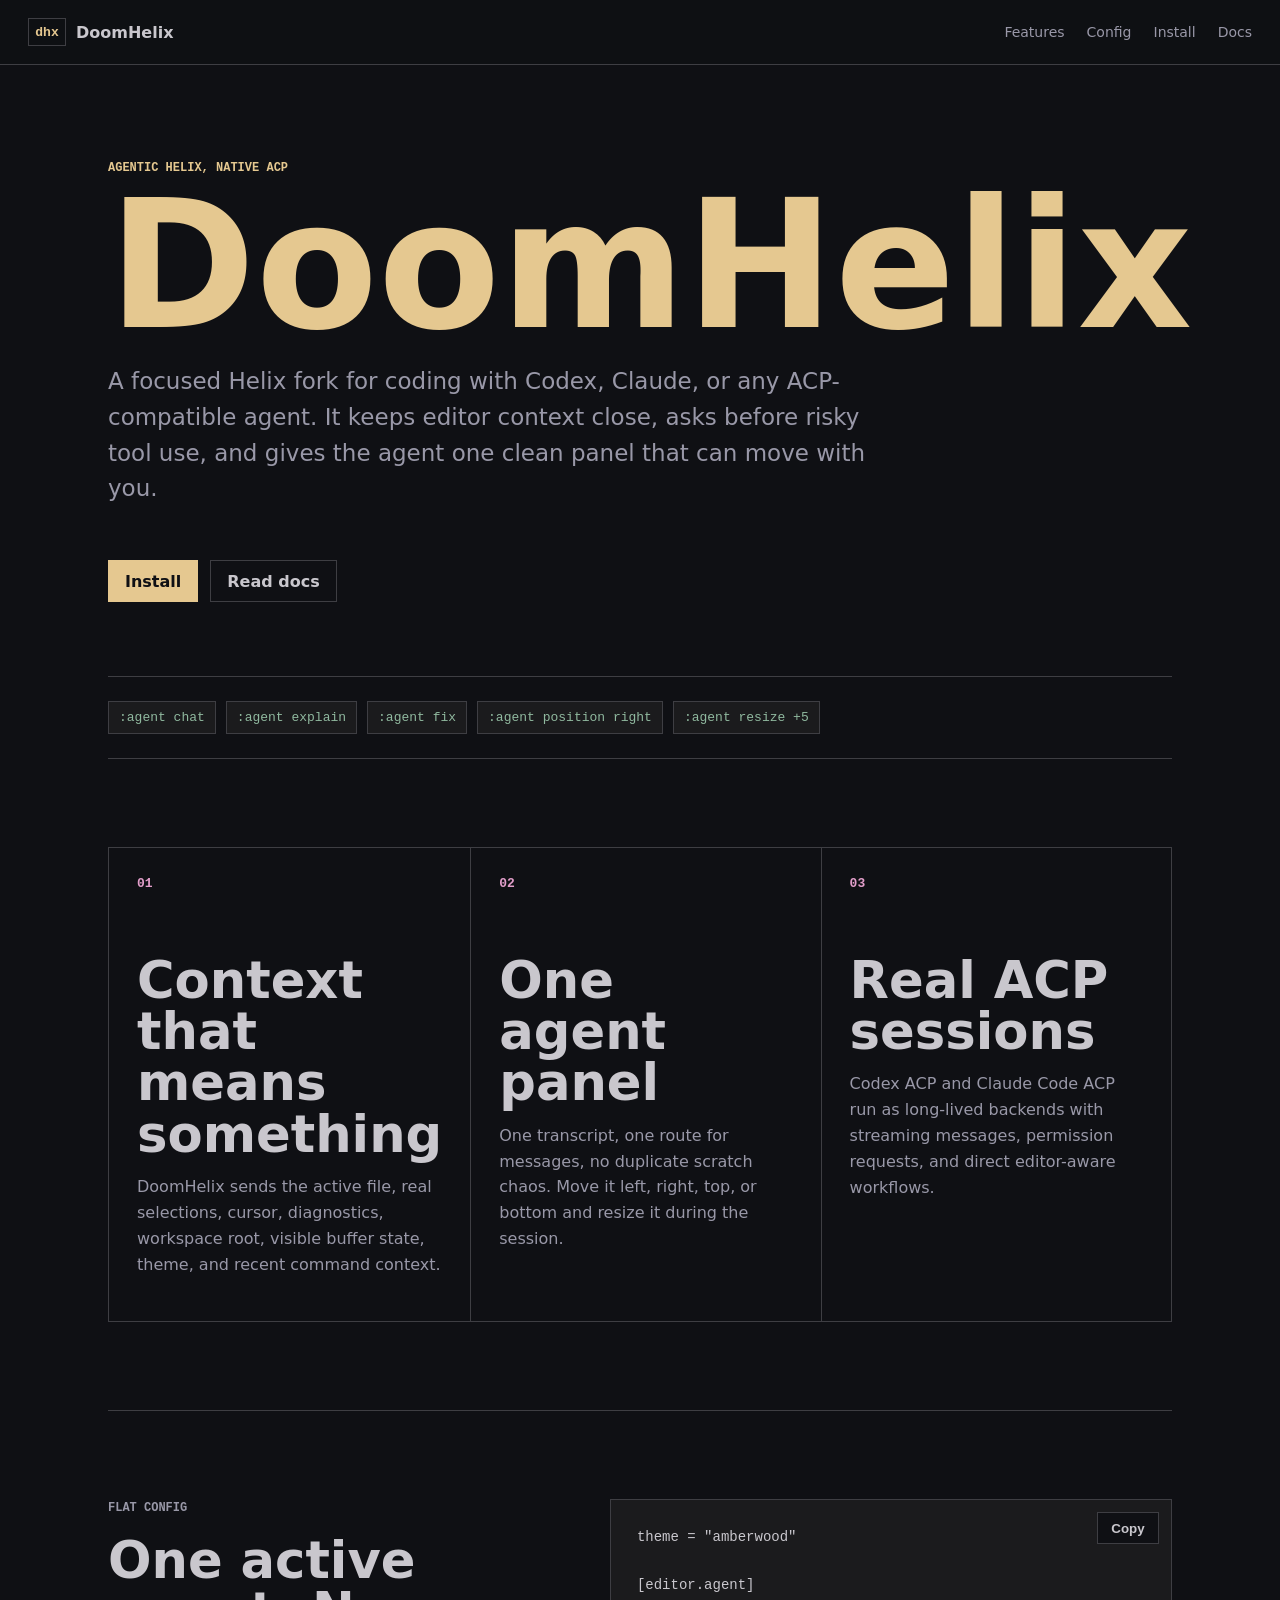
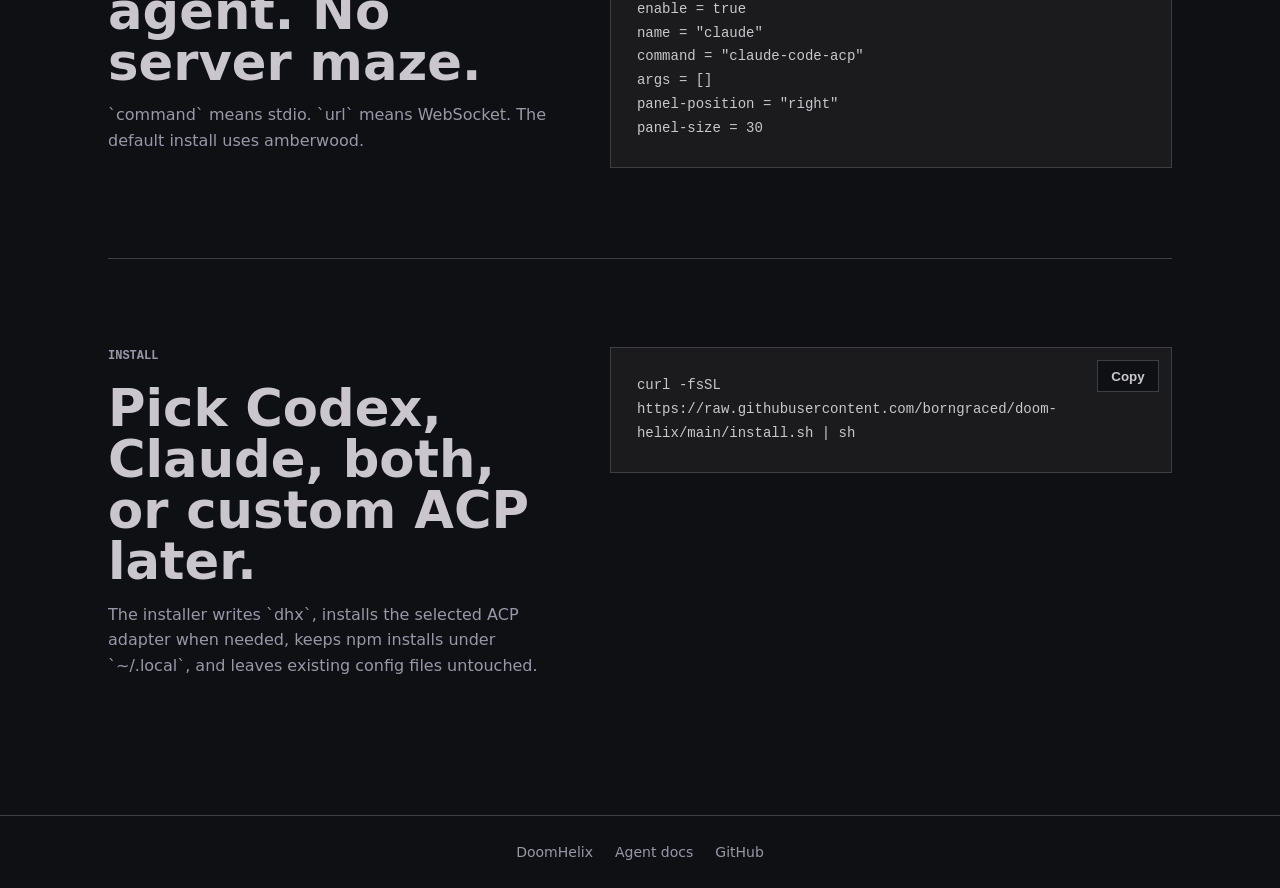
==== site/index.html @ 9bb3142e "Harden agent public readiness" ====
<!doctype html>
<html lang="en">
  <head>
    <meta charset="utf-8">
    <meta name="viewport" content="width=device-width, initial-scale=1">
    <meta
      name="description"
      content="DoomHelix is an agentic Helix fork with native ACP agents, selected-code context, permission prompts, and a movable in-editor transcript panel."
    >
    <title>DoomHelix | Agentic Helix</title>
    <link rel="stylesheet" href="./site.css">
  </head>
  <body>
    <header class="topbar">
      <a class="brand" href="#top">
        <span class="mark">dhx</span>
        <span>DoomHelix</span>
      </a>
      <nav aria-label="Primary navigation">
        <a href="#features">Features</a>
        <a href="#config">Config</a>
        <a href="#install">Install</a>
        <a href="https://github.com/borngraced/doom-helix/blob/main/docs/agent.md">Docs</a>
      </nav>
    </header>

    <main id="top">
      <section class="hero">
        <p class="eyebrow">Agentic Helix, native ACP</p>
        <h1>DoomHelix</h1>
        <p class="lede">
          A focused Helix fork for coding with Codex, Claude, or any ACP-compatible agent.
          It keeps editor context close, asks before risky tool use, and gives the agent one
          clean panel that can move with you.
        </p>
        <div class="hero-actions">
          <a class="button primary" href="#install">Install</a>
          <a class="button" href="https://github.com/borngraced/doom-helix/blob/main/docs/agent.md">Read docs</a>
        </div>
      </section>

      <section class="command-strip" aria-label="Agent commands">
        <span>:agent chat</span>
        <span>:agent explain</span>
        <span>:agent fix</span>
        <span>:agent position right</span>
        <span>:agent resize +5</span>
      </section>

      <section id="features" class="features">
        <article>
          <span class="number">01</span>
          <h2>Context that means something</h2>
          <p>
            DoomHelix sends the active file, real selections, cursor, diagnostics,
            workspace root, visible buffer state, theme, and recent command context.
          </p>
        </article>
        <article>
          <span class="number">02</span>
          <h2>One agent panel</h2>
          <p>
            One transcript, one route for messages, no duplicate scratch chaos. Move it left,
            right, top, or bottom and resize it during the session.
          </p>
        </article>
        <article>
          <span class="number">03</span>
          <h2>Real ACP sessions</h2>
          <p>
            Codex ACP and Claude Code ACP run as long-lived backends with streaming messages,
            permission requests, and direct editor-aware workflows.
          </p>
        </article>
      </section>

      <section id="config" class="panel-section">
        <div>
          <p class="eyebrow">Flat config</p>
          <h2>One active agent. No server maze.</h2>
          <p>
            `command` means stdio. `url` means WebSocket. The default install uses amberwood.
          </p>
        </div>
        <div class="code-box">
          <button class="copy-button" data-copy="#config-snippet">Copy</button>
          <pre id="config-snippet"><code>theme = "amberwood"

[editor.agent]
enable = true
name = "claude"
command = "claude-code-acp"
args = []
panel-position = "right"
panel-size = 30</code></pre>
        </div>
      </section>

      <section id="install" class="panel-section install">
        <div>
          <p class="eyebrow">Install</p>
          <h2>Pick Codex, Claude, both, or custom ACP later.</h2>
          <p>
            The installer writes `dhx`, installs the selected ACP adapter when needed,
            keeps npm installs under `~/.local`, and leaves existing config files untouched.
          </p>
        </div>
        <div class="code-box">
          <button class="copy-button" data-copy="#install-command">Copy</button>
          <pre id="install-command"><code>curl -fsSL https://raw.githubusercontent.com/borngraced/doom-helix/main/install.sh | sh</code></pre>
        </div>
      </section>
    </main>

    <footer>
      <span>DoomHelix</span>
      <a href="https://github.com/borngraced/doom-helix/blob/main/docs/agent.md">Agent docs</a>
      <a href="https://github.com/borngraced/doom-helix">GitHub</a>
    </footer>

    <script src="./site.js"></script>
  </body>
</html>
---- site/site.css ----
:root {
  color-scheme: dark;
  --bg: #0f1014;
  --panel: #1b1b1d;
  --line: #3e3e43;
  --text: #c9c7cd;
  --muted: #9998a8;
  --soft: #57575f;
  --green: #90b99f;
  --gold: #e5c890;
  --blue: #8eb6f5;
  --pink: #e29eca;
  --red: #e78284;
}

* {
  box-sizing: border-box;
}

html {
  scroll-behavior: smooth;
}

body {
  margin: 0;
  background: var(--bg);
  color: var(--text);
  font-family: ui-sans-serif, system-ui, -apple-system, BlinkMacSystemFont, "Segoe UI", sans-serif;
}

a {
  color: inherit;
  text-decoration: none;
}

.topbar {
  position: sticky;
  top: 0;
  z-index: 2;
  display: flex;
  justify-content: space-between;
  gap: 24px;
  align-items: center;
  padding: 18px 28px;
  background: rgba(15, 16, 20, 0.94);
  border-bottom: 1px solid var(--line);
}

.brand,
nav,
.hero-actions,
footer {
  display: flex;
  align-items: center;
}

.brand {
  gap: 10px;
  font-weight: 800;
}

.mark {
  display: inline-grid;
  place-items: center;
  width: 38px;
  height: 28px;
  border: 1px solid var(--line);
  color: var(--gold);
  font: 800 13px "JetBrains Mono", "SFMono-Regular", Consolas, monospace;
}

nav {
  gap: 22px;
  color: var(--muted);
  font-size: 14px;
}

nav a:hover,
footer a:hover {
  color: var(--gold);
}

main {
  max-width: 1120px;
  margin: 0 auto;
  padding: 0 28px;
}

.hero {
  min-height: 68vh;
  display: grid;
  align-content: center;
  padding: 92px 0 70px;
  border-bottom: 1px solid var(--line);
}

.eyebrow,
.command-strip,
pre,
.number,
.mark {
  font-family: "JetBrains Mono", "SFMono-Regular", Consolas, monospace;
}

.eyebrow {
  margin: 0 0 16px;
  color: var(--gold);
  font-size: 12px;
  font-weight: 800;
  text-transform: uppercase;
}

h1,
h2,
p {
  margin-top: 0;
}

h1 {
  max-width: 920px;
  margin-bottom: 24px;
  color: var(--gold);
  font-size: clamp(68px, 16vw, 178px);
  line-height: 0.84;
  letter-spacing: 0;
}

h2 {
  margin-bottom: 14px;
  color: var(--text);
  font-size: clamp(28px, 4vw, 52px);
  line-height: 1;
  letter-spacing: 0;
}

.lede {
  max-width: 780px;
  color: var(--muted);
  font-size: clamp(18px, 2vw, 23px);
  line-height: 1.55;
}

.hero-actions {
  flex-wrap: wrap;
  gap: 12px;
  margin-top: 30px;
}

.button {
  display: inline-flex;
  align-items: center;
  min-height: 42px;
  border: 1px solid var(--line);
  padding: 0 16px;
  font-weight: 800;
}

.button.primary {
  border-color: var(--gold);
  background: var(--gold);
  color: var(--bg);
}

.command-strip {
  display: flex;
  flex-wrap: wrap;
  gap: 10px;
  padding: 24px 0;
  border-bottom: 1px solid var(--line);
}

.command-strip span {
  border: 1px solid var(--line);
  padding: 8px 10px;
  color: var(--green);
  background: var(--panel);
  font-size: 13px;
}

.features {
  display: grid;
  grid-template-columns: repeat(3, 1fr);
  gap: 1px;
  margin: 88px 0;
  background: var(--line);
  border: 1px solid var(--line);
}

.features article {
  min-height: 320px;
  padding: 28px;
  background: var(--bg);
}

.number {
  display: block;
  margin-bottom: 64px;
  color: var(--pink);
  font-size: 13px;
  font-weight: 800;
}

.features p,
.panel-section p {
  color: var(--muted);
  line-height: 1.62;
}

.panel-section {
  display: grid;
  grid-template-columns: minmax(0, 0.9fr) minmax(320px, 1.1fr);
  gap: 42px;
  align-items: start;
  padding: 88px 0;
  border-top: 1px solid var(--line);
}

.install {
  padding-bottom: 120px;
}

.code-box {
  position: relative;
  border: 1px solid var(--line);
  background: var(--panel);
}

pre {
  margin: 0;
  overflow-x: hidden;
  padding: 26px;
  color: var(--text);
  font-size: 14px;
  line-height: 1.7;
  white-space: pre-wrap;
  overflow-wrap: anywhere;
  word-break: break-word;
}

.copy-button {
  position: absolute;
  top: 12px;
  right: 12px;
  height: 32px;
  min-width: 62px;
  border: 1px solid var(--line);
  background: var(--bg);
  color: var(--text);
  font-weight: 800;
  cursor: pointer;
}

.copy-button:hover {
  border-color: var(--gold);
  color: var(--gold);
}

footer {
  justify-content: center;
  gap: 22px;
  padding: 28px;
  border-top: 1px solid var(--line);
  color: var(--muted);
  font-size: 14px;
}

@media (max-width: 820px) {
  .topbar {
    align-items: flex-start;
    flex-direction: column;
    gap: 14px;
    padding: 14px 18px;
  }

  nav {
    flex-wrap: wrap;
    gap: 12px 16px;
    font-size: 13px;
  }

  main {
    padding: 0 18px;
  }

  .hero {
    min-height: auto;
    padding: 70px 0 56px;
  }

  .features,
  .panel-section {
    grid-template-columns: 1fr;
  }

  .features article {
    min-height: 240px;
  }

  .number {
    margin-bottom: 36px;
  }
}
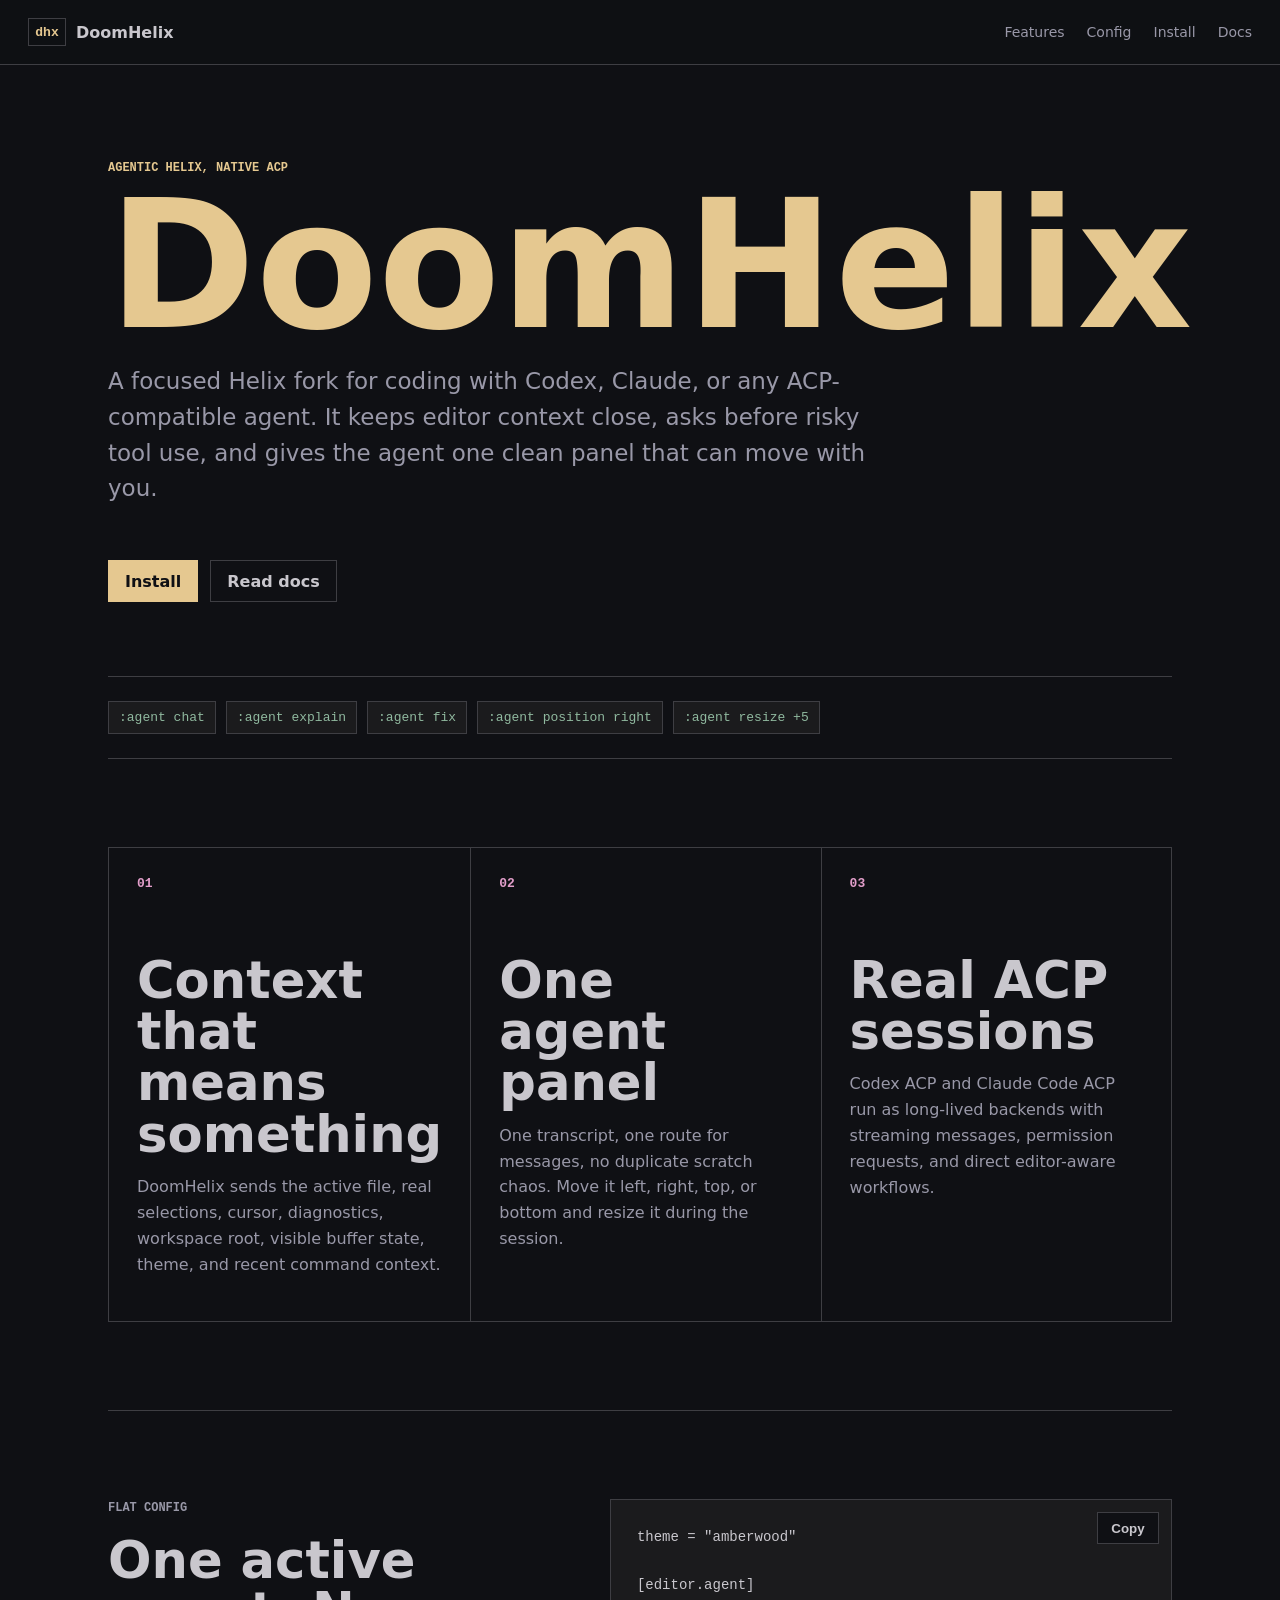
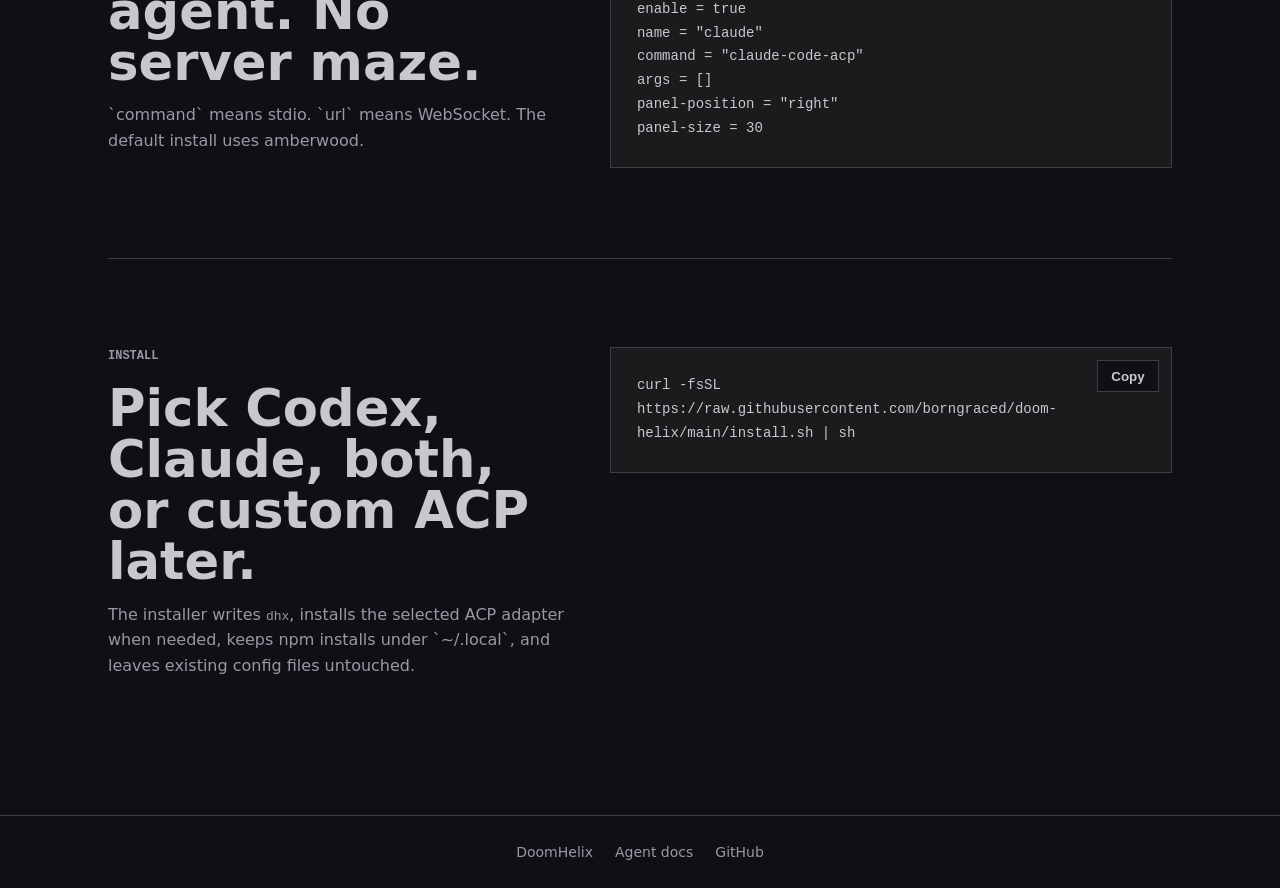
==== commit 39b6f959: "Clarify DoomHelix command docs" ====
--- a/site/index.html
+++ b/site/index.html
@@ -101,7 +101,7 @@
           <p class="eyebrow">Install</p>
           <h2>Pick Codex, Claude, both, or custom ACP later.</h2>
           <p>
-            The installer writes `dhx`, installs the selected ACP adapter when needed,
+            The installer writes <code>dhx</code>, installs the selected ACP adapter when needed,
             keeps npm installs under `~/.local`, and leaves existing config files untouched.
           </p>
         </div>
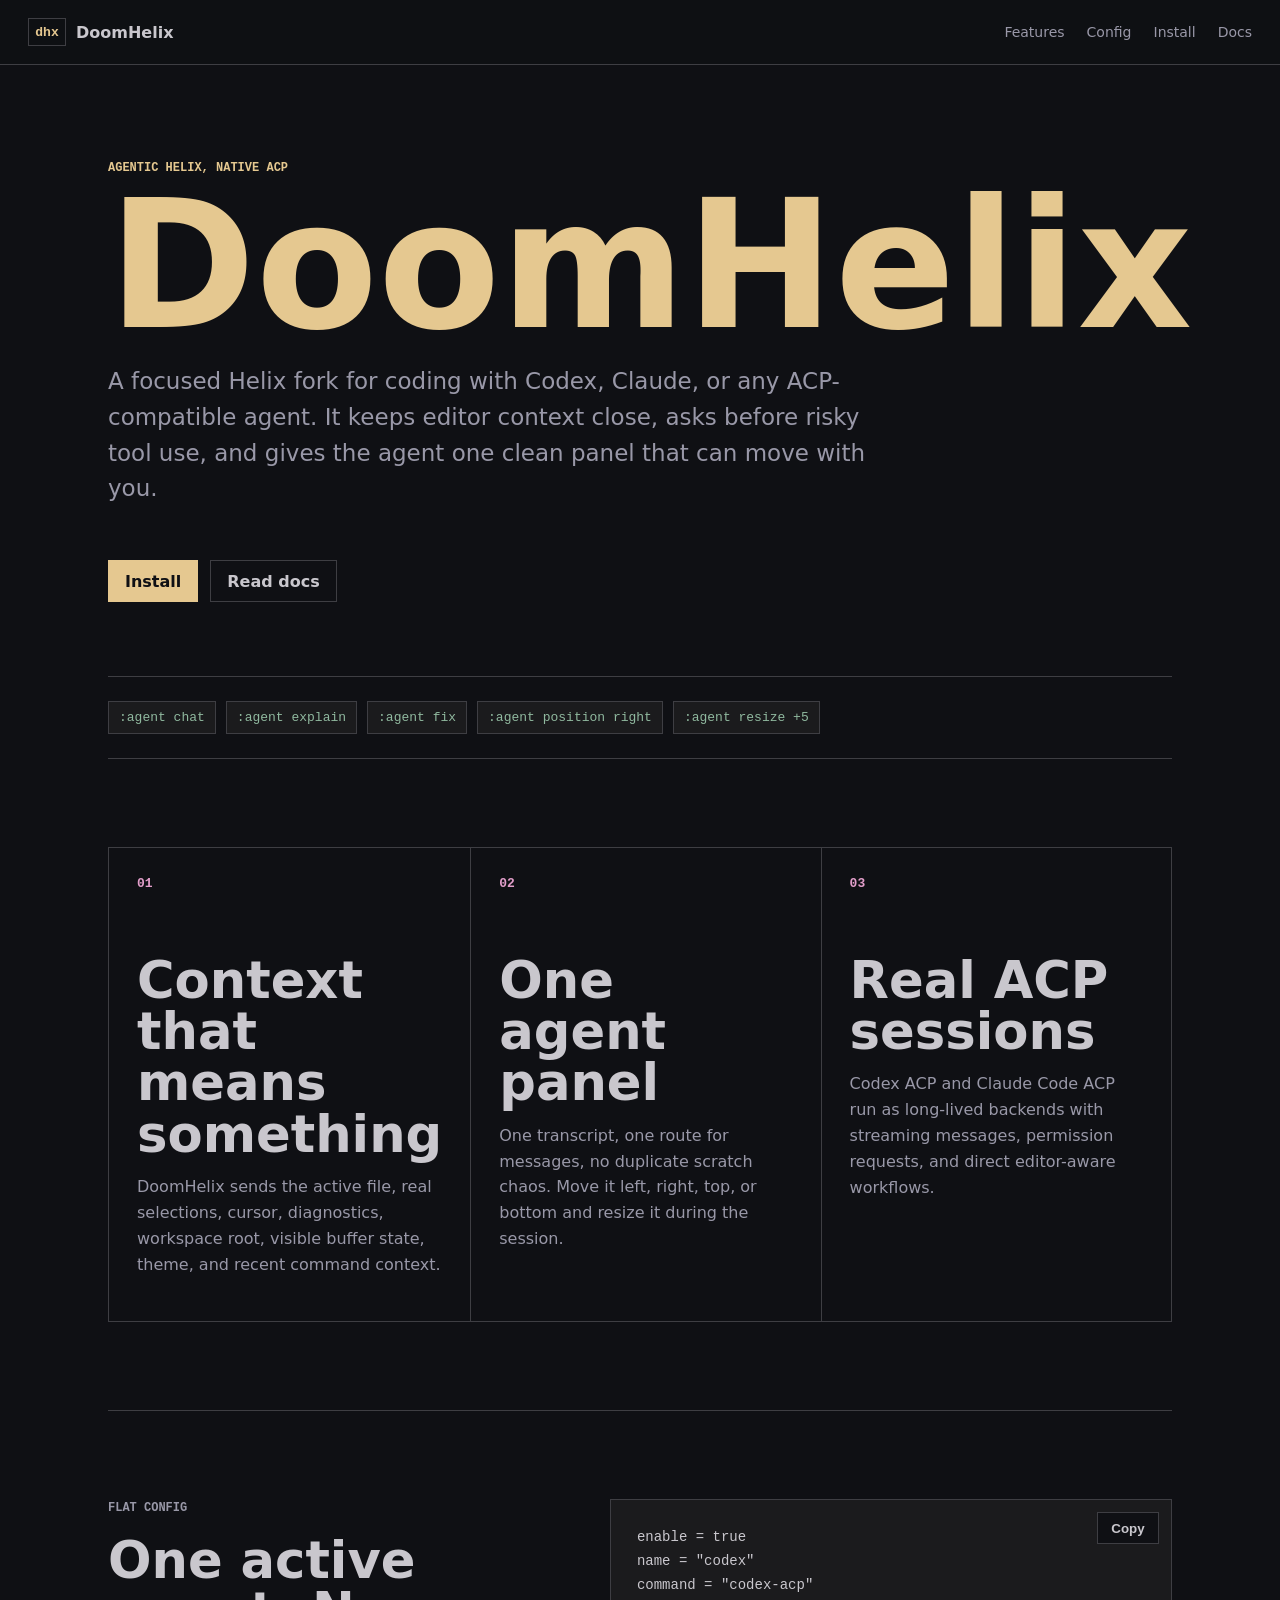
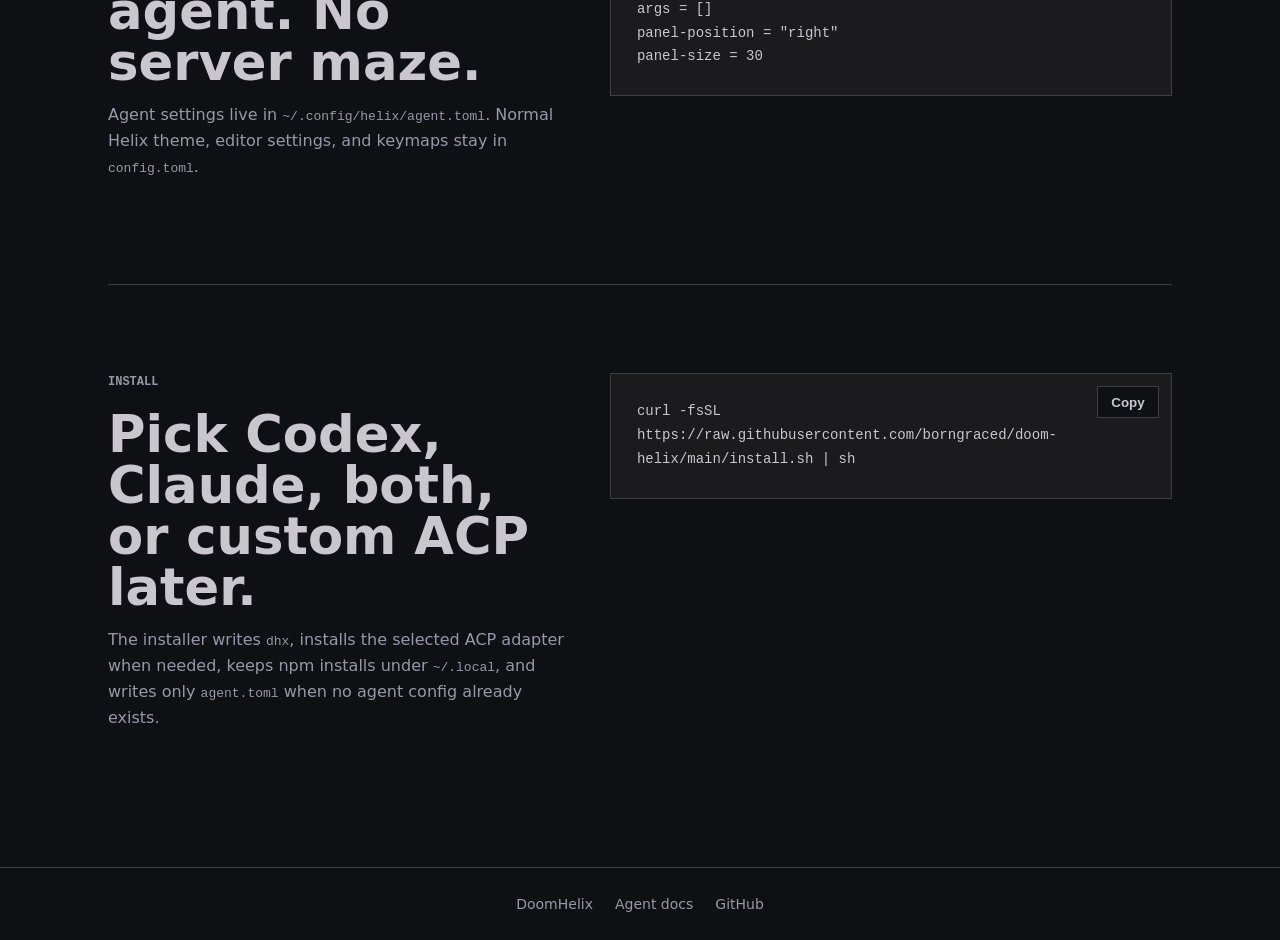
==== commit 0b267718: "Use Helix config paths for agent settings" ====
--- a/site/index.html
+++ b/site/index.html
@@ -79,17 +79,15 @@
           <p class="eyebrow">Flat config</p>
           <h2>One active agent. No server maze.</h2>
           <p>
-            `command` means stdio. `url` means WebSocket. The default install uses amberwood.
+            Agent settings live in <code>~/.config/helix/agent.toml</code>.
+            Normal Helix theme, editor settings, and keymaps stay in <code>config.toml</code>.
           </p>
         </div>
         <div class="code-box">
           <button class="copy-button" data-copy="#config-snippet">Copy</button>
-          <pre id="config-snippet"><code>theme = "amberwood"
-
-[editor.agent]
-enable = true
-name = "claude"
-command = "claude-code-acp"
+          <pre id="config-snippet"><code>enable = true
+name = "codex"
+command = "codex-acp"
 args = []
 panel-position = "right"
 panel-size = 30</code></pre>
@@ -102,7 +100,8 @@
           <h2>Pick Codex, Claude, both, or custom ACP later.</h2>
           <p>
             The installer writes <code>dhx</code>, installs the selected ACP adapter when needed,
-            keeps npm installs under `~/.local`, and leaves existing config files untouched.
+            keeps npm installs under <code>~/.local</code>, and writes only
+            <code>agent.toml</code> when no agent config already exists.
           </p>
         </div>
         <div class="code-box">
